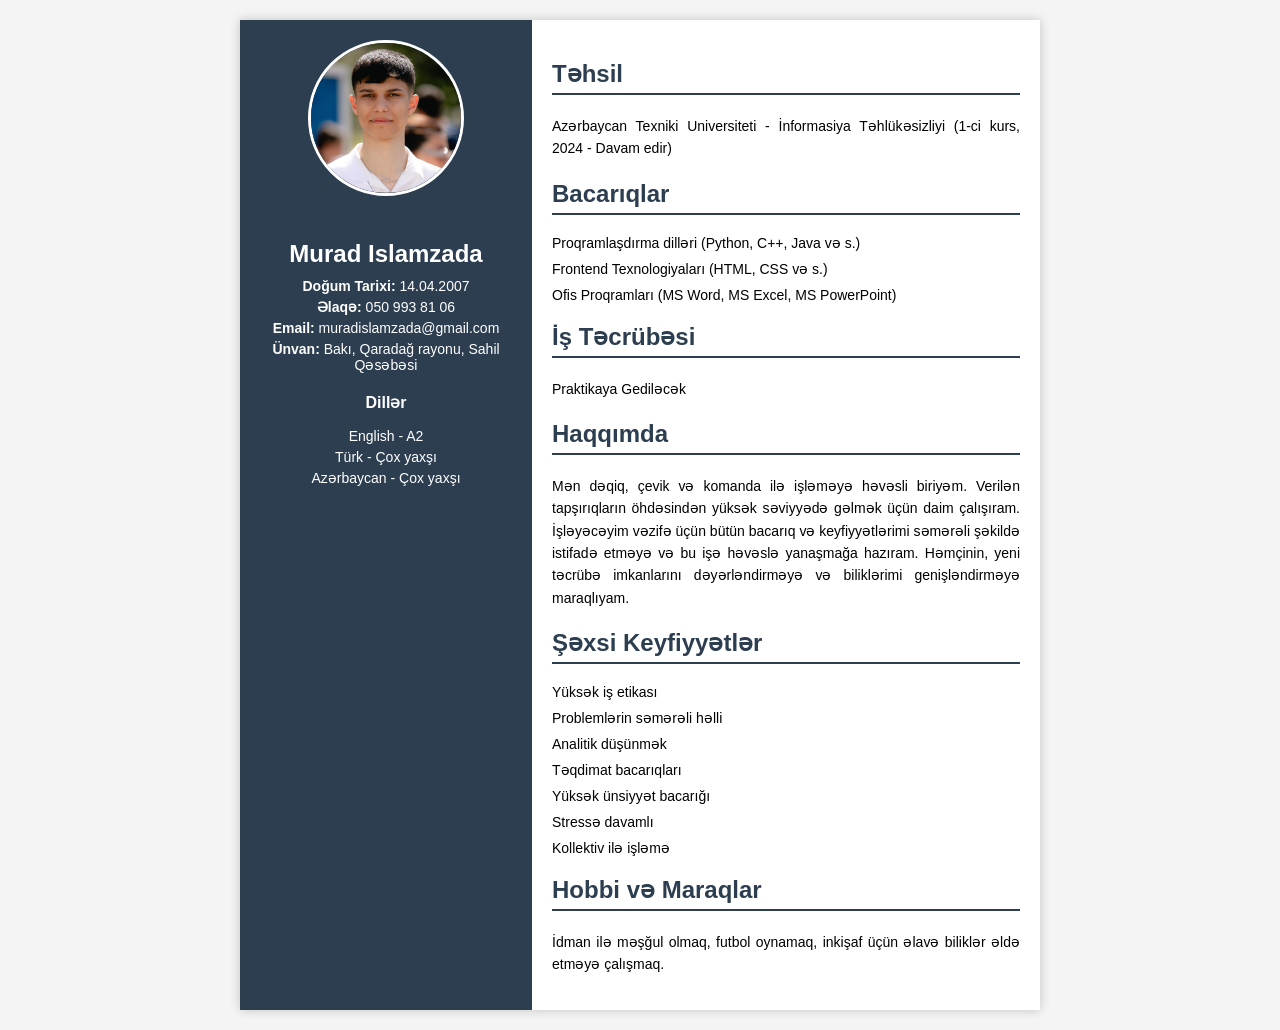
==== index.html @ 4b4ad2e5 "First Commit" ====
<!DOCTYPE html>
<html lang="az">
<head>
    <meta charset="UTF-8">
    <meta name="viewport" content="width=device-width, initial-scale=1.0">
    <title>Murad Islamzada - CV</title>
    <!-- Burada CSS faylını əlaqələndir -->
    <link rel="stylesheet" href="style.css">
</head>
<body>
    <div class="cv-container">
        <div class="sidebar">
            <img src="Screenshot 2025-04-11 193334.png" alt="Murad Islamzada">
            <h2>Murad Islamzada</h2>
            <p><strong>Doğum Tarixi:</strong> 14.04.2007</p>
            <p><strong>Əlaqə:</strong> 050 993 81 06</p>
            <p><strong>Email:</strong> muradislamzada@gmail.com</p>
            <p><strong>Ünvan:</strong> Bakı, Qaradağ rayonu, Sahil Qəsəbəsi</p>
            <div class="languages">
                <h3>Dillər</h3>
                <ul>
                    <li>English - A2</li>
                    <li>Türk - Çox yaxşı</li>
                    <li>Azərbaycan - Çox yaxşı</li>
                </ul>
            </div>
        </div>
        <div class="content">
            <h2>Təhsil</h2>
            <p>Azərbaycan Texniki Universiteti - İnformasiya Təhlükəsizliyi (1-ci kurs, 2024 - Davam edir)</p>
            <h2>Bacarıqlar</h2>
            <ul>
                <li>Proqramlaşdırma dilləri (Python, C++, Java və s.)</li>
                <li>Frontend Texnologiyaları (HTML, CSS və s.)</li>
                <li>Ofis Proqramları (MS Word, MS Excel, MS PowerPoint)</li>
            </ul>
            <h2>İş Təcrübəsi</h2>
            <p>Praktikaya Gediləcək</p>
            <h2>Haqqımda</h2>
            <p>
                Mən dəqiq, çevik və komanda ilə işləməyə həvəsli biriyəm. Verilən tapşırıqların öhdəsindən yüksək səviyyədə gəlmək üçün daim çalışıram. 
                İşləyəcəyim vəzifə üçün bütün bacarıq və keyfiyyətlərimi səmərəli şəkildə istifadə etməyə və bu işə həvəslə yanaşmağa hazıram. 
                Həmçinin, yeni təcrübə imkanlarını dəyərləndirməyə və biliklərimi genişləndirməyə maraqlıyam.
            </p>
            <h2>Şəxsi Keyfiyyətlər</h2>
            <ul>
                <li>Yüksək iş etikası</li>
                <li>Problemlərin səmərəli həlli</li>
                <li>Analitik düşünmək</li>
                <li>Təqdimat bacarıqları</li>
                <li>Yüksək ünsiyyət bacarığı</li>
                <li>Stressə davamlı</li>
                <li>Kollektiv ilə işləmə</li>
            </ul>
            <h2>Hobbi və Maraqlar</h2>
            <p>İdman ilə məşğul olmaq, futbol oynamaq, inkişaf üçün əlavə biliklər əldə etməyə çalışmaq.</p>
        </div>
    </div>
</body>
</html>
---- style.css ----
body {
    font-family: Arial, sans-serif;
    margin: 0;
    padding: 0;
    background-color: #f4f4f4;
    display: flex;
    justify-content: center;
}
.cv-container {
    width: 800px;
    display: flex;
    background: #fff;
    box-shadow: 0 0 10px rgba(0, 0, 0, 0.2);
    margin: 20px;
}
.sidebar {
    width: 35%;
    background: #2c3e50;
    color: white;
    padding: 20px;
    text-align: center;
}
.sidebar img {
    width: 150px;
    height: 150px;
    border-radius: 50%;
    margin-bottom: 20px;
    object-fit: cover;
    border: 3px solid white;
}
.sidebar h2 {
    margin-bottom: 10px;
}
.sidebar p {
    font-size: 14px;
    margin: 5px 0;
}
.languages h3 {
    margin-top: 20px;
    font-size: 16px;
}
.languages ul {
    list-style: none;
    padding: 0;
    font-size: 14px;
    margin-top: 10px;
}
.languages ul li {
    margin-bottom: 5px;
}
.content {
    width: 65%;
    padding: 20px;
}
.content h2 {
    color: #2c3e50;
    border-bottom: 2px solid #2c3e50;
    padding-bottom: 5px;
    margin-top: 20px;
}
.content p {
    font-size: 14px;
    line-height: 1.6;
    text-align: justify;
}
.content ul {
    list-style: none;
    padding: 0;
    font-size: 14px;
}
.content ul li {
    margin-bottom: 10px;
}
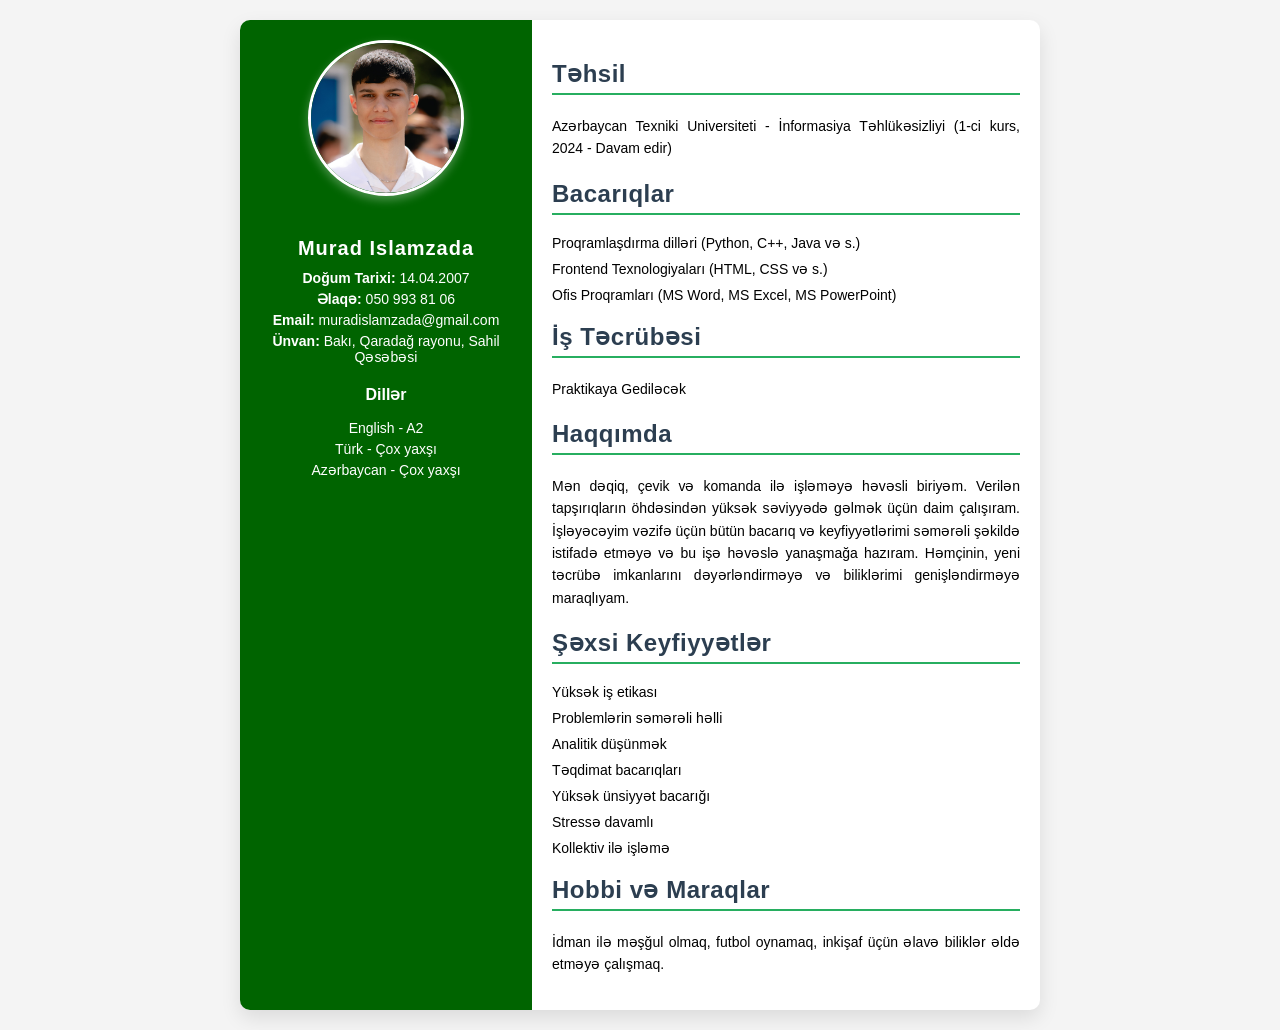
==== commit abe8ec33: "First Commit" ====
--- a/index.html
+++ b/index.html
@@ -4,19 +4,19 @@
     <meta charset="UTF-8">
     <meta name="viewport" content="width=device-width, initial-scale=1.0">
     <title>Murad Islamzada - CV</title>
-    <!-- Burada CSS faylını əlaqələndir -->
-    <link rel="stylesheet" href="style.css">
+    <!-- CSS faylını əlaqələndir -->
+    <link rel="stylesheet" href="stil.css">
 </head>
 <body>
-    <div class="cv-container">
-        <div class="sidebar">
+    <div class="cv-qabi">
+        <div class="yan-panel">
             <img src="Screenshot 2025-04-11 193334.png" alt="Murad Islamzada">
             <h2>Murad Islamzada</h2>
             <p><strong>Doğum Tarixi:</strong> 14.04.2007</p>
             <p><strong>Əlaqə:</strong> 050 993 81 06</p>
             <p><strong>Email:</strong> muradislamzada@gmail.com</p>
             <p><strong>Ünvan:</strong> Bakı, Qaradağ rayonu, Sahil Qəsəbəsi</p>
-            <div class="languages">
+            <div class="dillər">
                 <h3>Dillər</h3>
                 <ul>
                     <li>English - A2</li>
@@ -25,9 +25,10 @@
                 </ul>
             </div>
         </div>
-        <div class="content">
+        <div class="məzmun">
             <h2>Təhsil</h2>
             <p>Azərbaycan Texniki Universiteti - İnformasiya Təhlükəsizliyi (1-ci kurs, 2024 - Davam edir)</p>
+
             <h2>Bacarıqlar</h2>
             <ul>
                 <li>Proqramlaşdırma dilləri (Python, C++, Java və s.)</li>
@@ -38,8 +39,8 @@
             <p>Praktikaya Gediləcək</p>
             <h2>Haqqımda</h2>
             <p>
-                Mən dəqiq, çevik və komanda ilə işləməyə həvəsli biriyəm. Verilən tapşırıqların öhdəsindən yüksək səviyyədə gəlmək üçün daim çalışıram. 
-                İşləyəcəyim vəzifə üçün bütün bacarıq və keyfiyyətlərimi səmərəli şəkildə istifadə etməyə və bu işə həvəslə yanaşmağa hazıram. 
+                Mən dəqiq, çevik və komanda ilə işləməyə həvəsli biriyəm. Verilən tapşırıqların öhdəsindən yüksək səviyyədə gəlmək üçün daim çalışıram.
+                İşləyəcəyim vəzifə üçün bütün bacarıq və keyfiyyətlərimi səmərəli şəkildə istifadə etməyə və bu işə həvəslə yanaşmağa hazıram.
                 Həmçinin, yeni təcrübə imkanlarını dəyərləndirməyə və biliklərimi genişləndirməyə maraqlıyam.
             </p>
             <h2>Şəxsi Keyfiyyətlər</h2>
--- a/stil.css
+++ b/stil.css
@@ -0,0 +1,85 @@
+body {
+    font-family: Arial, sans-serif;
+    margin: 0;
+    padding: 0;
+    background-color: #f4f4f4;
+    display: flex;
+    justify-content: center;
+}
+.cv-qabi {
+    width: 800px;
+    display: flex;
+    background: #fff;
+    box-shadow: 0 8px 20px rgba(0, 0, 0, 0.1);
+    margin: 20px;
+    border-radius: 10px;
+    overflow: hidden;
+    transition: all 0.3s ease-in-out;
+}
+.yan-panel {
+    width: 35%;
+    background: #006400;
+    color: white;
+    padding: 20px;
+    text-align: center;
+}
+.yan-panel img {
+    width: 150px;
+    height: 150px;
+    border-radius: 50%;
+    margin-bottom: 20px;
+    object-fit: cover;
+    border: 3px solid white;
+    box-shadow: 0 4px 10px rgba(255, 255, 255, 0.3);
+}
+.yan-panel h2 {
+    margin-bottom: 10px;
+    font-size: 20px;
+    letter-spacing: 1px;
+}
+.yan-panel p {
+    font-size: 14px;
+    margin: 5px 0;
+}
+.dillər h3 {
+    margin-top: 20px;
+    font-size: 16px;
+}
+.dillər ul {
+    list-style: none;
+    padding: 0;
+    font-size: 14px;
+    margin-top: 10px;
+}
+.dillər ul li {
+    margin-bottom: 5px;
+}
+.məzmun {
+    width: 65%;
+    padding: 20px;
+}
+.məzmun h2 {
+    color: #2c3e50;
+    border-bottom: 2px solid #27ae60; /* Yaşıl xətt */
+    padding-bottom: 5px;
+    margin-top: 20px;
+    letter-spacing: 0.5px;
+    font-weight: bold;
+}
+.məzmun p {
+    font-size: 14px;
+    line-height: 1.6;
+    text-align: justify;
+}
+.məzmun ul {
+    list-style: none;
+    padding: 0;
+    font-size: 14px;
+}
+.məzmun ul li {
+    margin-bottom: 10px;
+}
+.cv-qabi:hover {
+    transform: scale(1.01);
+    box-shadow: 0 12px 25px rgba(0, 0, 0, 0.15);
+}
